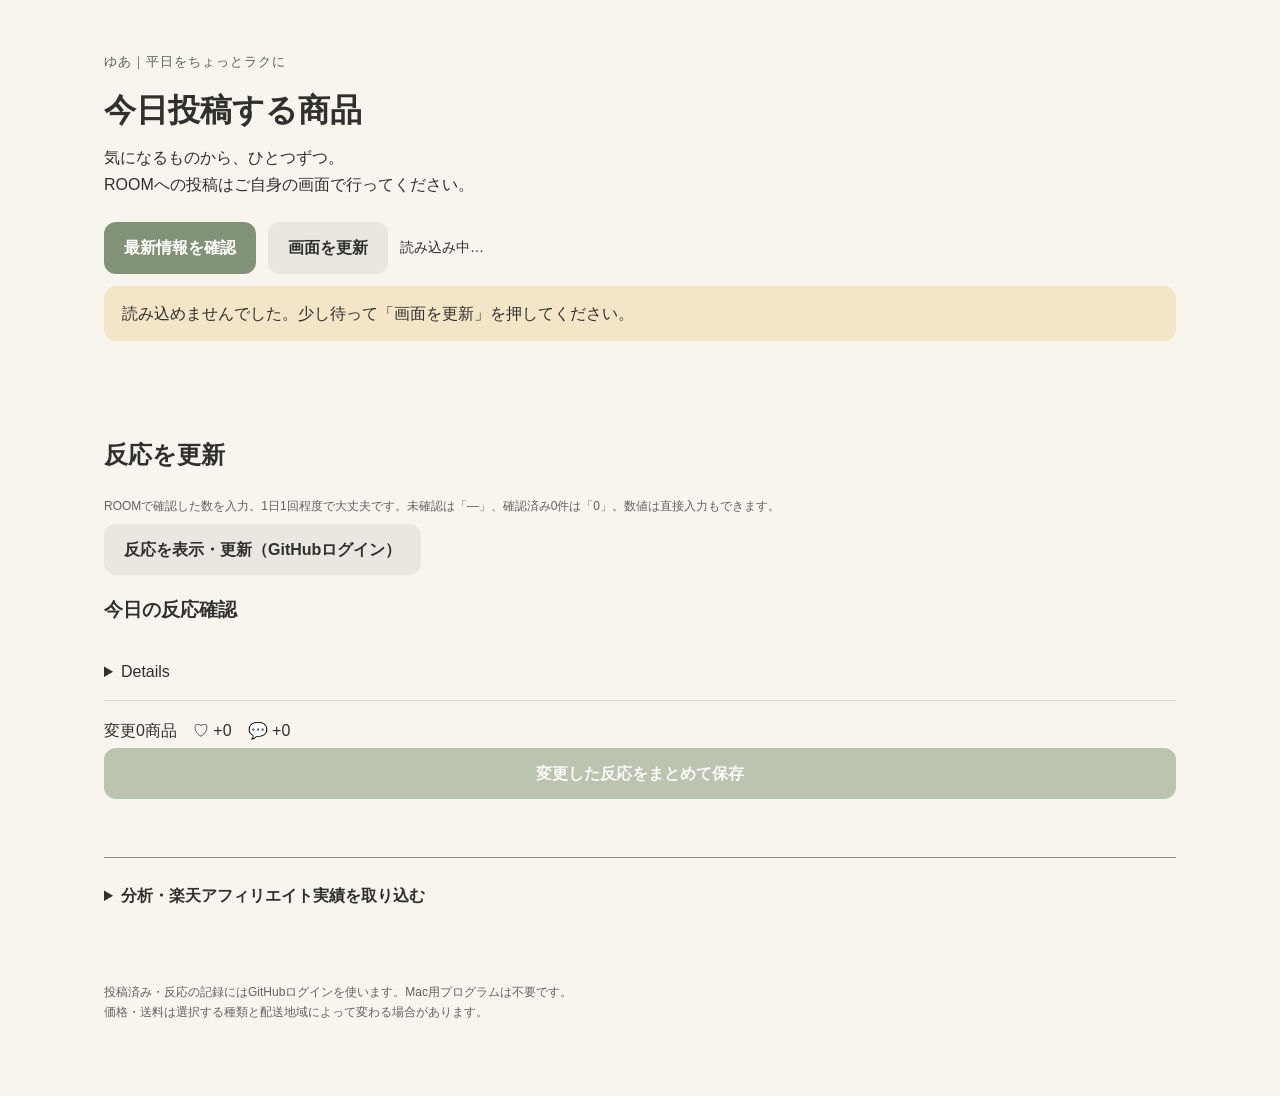
==== index.html @ e1fd015b "fix: show ROOM daily recovery and distinct review states" ====
<!doctype html><html lang="ja"><head><meta charset="utf-8"><meta name="viewport" content="width=device-width,initial-scale=1"><meta name="referrer" content="no-referrer"><title>今日の楽天ROOM｜ゆあ</title><link rel="stylesheet" href="style.css?v=reaction-batch-20260923"><script src="config.js?v=reaction-batch-20260923" defer></script><script src="app.js?v=room-offline-recovery-20260927" defer></script><script src="performance.js?v=reaction-batch-20260923" defer></script><script src="affiliate.js?v=affiliate-20260923" defer></script></head><body><main><header><p class="eyebrow">ゆあ｜平日をちょっとラクに</p><h1>今日投稿する商品 <span></span></h1><p class="intro">気になるものから、ひとつずつ。<br>ROOMへの投稿はご自身の画面で行ってください。</p><div class="toolbar"><button id="refresh">最新情報を確認</button><button id="reload" class="quiet">画面を更新</button><span id="progress">読み込み中…</span></div><p id="notice" role="status" aria-live="polite"></p></header><p id="summary"></p><section id="cards" aria-label="今日の商品"></section><footer>投稿済み・反応の記録にはGitHubログインを使います。Mac用プログラムは不要です。<br>価格・送料は選択する種類と配送地域によって変わる場合があります。</footer></main></body></html>
---- style.css ----
:root{--ink:#30302d;--paper:#f8f5ee;--green:#829276;--coral:#d98b73;--cream:#f2e5c8}*{box-sizing:border-box}body{margin:0;background:var(--paper);color:var(--ink);font:16px/1.7 -apple-system,BlinkMacSystemFont,"Hiragino Kaku Gothic ProN","Yu Gothic",sans-serif}main{max-width:1120px;margin:auto;padding:38px 24px}header{padding-bottom:20px}.eyebrow{letter-spacing:.08em;font-size:13px;color:#58644f}h1{font-size:32px;line-height:1.5;margin:10px 0}h1 span{font-size:22px;color:#58644f;white-space:nowrap}.intro{margin:8px 0 24px}.toolbar{display:flex;gap:12px;align-items:center;flex-wrap:wrap}button{font:inherit;font-weight:600;cursor:pointer;border:0;border-radius:12px;background:var(--green);color:white;padding:12px 20px;min-height:48px}button:disabled{opacity:.5;cursor:not-allowed}button.quiet{color:var(--ink);background:#e9e7df}button:focus-visible,input:focus-visible{outline:3px solid var(--coral);outline-offset:3px}#progress{font-size:14px}#notice{padding:0}#notice:not(:empty){margin:12px 0;padding:14px 18px;border-radius:12px;background:var(--cream)}#summary{font-size:14px;margin:10px 0 22px}#cards{display:grid;grid-template-columns:repeat(2,minmax(0,1fr));gap:24px}.card{background:#fff;border:1px solid #e7e3d9;border-radius:20px;padding:24px;box-shadow:0 3px 12px #30302d05}.card-top{display:flex;gap:18px;align-items:start}.image{width:128px;height:128px;object-fit:contain;background:var(--paper);border-radius:12px;flex-shrink:0}.category{font-size:12px;color:#58644f;margin:0}.name{font-size:16px;line-height:1.6;margin:6px 0;display:-webkit-box;-webkit-line-clamp:3;-webkit-box-orient:vertical;overflow:hidden}.shop{font-size:12px;color:#62625c;margin:5px 0;overflow-wrap:anywhere}.price{font-size:24px;font-weight:650;margin:12px 0 0}.shipping{font-size:13px;margin:2px 0}.badge{display:inline-block;border-radius:20px;padding:3px 12px;background:#e6edde;font-size:12px;font-weight:600;margin:12px 0 6px}.badge.hold{background:var(--cream)}.badge.posted{background:#ecece6}.check-time{font-size:12px;color:#62625c}.body{white-space:pre-wrap;font-size:15px;line-height:1.9;border-top:1px solid #eceae4;padding-top:16px;margin-top:16px}.tags{font-size:13px;color:#58644f}.actions{display:flex;gap:8px;flex-wrap:wrap;margin-top:18px}.actions button{font-size:14px;flex:1;padding:10px 12px;white-space:nowrap}.actions .posted-button{flex-basis:100%;background:var(--paper);color:var(--ink);border:1px solid #dcd8cd}.hint{font-size:12px;color:#62625c;margin:8px 0}.error{color:#973f2c}.extras{margin:35px 0 20px;padding:20px;border:1px solid #dcd8cd;border-radius:14px}summary{cursor:pointer;font-weight:600}form{max-width:650px}label{display:block;font-size:14px;margin:12px 0}input{display:block;width:100%;font:inherit;border:1px solid #ccc6b8;border-radius:8px;padding:10px;background:#fff}footer{font-size:12px;color:#62625c;padding:20px 0 35px}@media(max-width:760px){main{padding:24px 16px}#cards{grid-template-columns:1fr;gap:18px}h1{font-size:27px}.card{padding:20px}.card-top{gap:14px}.image{width:105px;height:105px}.toolbar button{font-size:14px}}@media(prefers-reduced-motion:no-preference){button{transition:opacity .15s}button:hover:not(:disabled){opacity:.85}}

.feedback{margin-top:40px}.performance-list{display:grid;grid-template-columns:repeat(auto-fit,minmax(min(100%,320px),1fr));gap:18px;margin-top:18px}.confirm{display:flex;gap:10px;align-items:center}.confirm input{width:22px;height:22px}.feedback details{margin:14px 0}.feedback form{padding-top:8px}
.reaction-list{display:grid;grid-template-columns:repeat(auto-fit,minmax(min(100%,340px),1fr));gap:14px}.reaction-card{background:white;border:1px solid #e7e3d9;border-radius:16px;padding:16px;margin:12px 0;min-width:0}.reaction-head{display:flex;gap:12px;align-items:center}.reaction-image{width:58px;height:58px;object-fit:contain;flex-shrink:0}.reaction-meta{min-width:0}.reaction-name{font-size:14px;line-height:1.5;margin:0;overflow-wrap:anywhere;display:-webkit-box;-webkit-line-clamp:2;-webkit-box-orient:vertical;overflow:hidden}.reaction-counter{display:grid;grid-template-columns:56px minmax(0,1fr) 56px;gap:10px;align-items:center;margin:10px 0}.reaction-counter button{padding:8px;min-height:48px}.reaction-counter label{margin:0;font-size:13px;text-align:center}.reaction-counter input{text-align:center;margin:2px 0;padding:6px;min-height:44px;width:100%}.reaction-delta{font-size:12px;color:#58644f}.reaction-tools{display:flex;gap:8px;flex-wrap:wrap}.reaction-tools button{font-size:12px;padding:8px 12px}.reaction-warning{font-size:13px;color:#973f2c}.reaction-savebar{position:sticky;bottom:0;background:#f8f5ee;border-top:1px solid #dcd8cd;padding:12px 0 calc(12px + env(safe-area-inset-bottom));z-index:2}.reaction-savebar p{margin:4px 0}.reaction-savebar button{width:100%;white-space:normal}.reaction-more textarea{width:100%;box-sizing:border-box;font:inherit;border:1px solid #ccc6b8;border-radius:8px;padding:10px}.reaction-older{margin:20px 0}.feedback{padding-bottom:10px}.reaction-card .hint{margin:4px 0}.reaction-more summary{font-size:13px}.reaction-card .confirm{font-size:12px}
.affiliate-panel{margin:32px 0;border-top:1px solid #829276;padding-top:24px}.affiliate-panel>summary{font-weight:700;cursor:pointer;min-height:48px}.affiliate-section{padding:16px 0}.affiliate-label{display:flex;flex-direction:column;gap:6px;margin:12px 0;min-width:0}.affiliate-label input,.affiliate-label select{max-width:100%;min-width:0;padding:12px;border:1px solid #829276;border-radius:8px;background:#fff;font:inherit}.affiliate-columns,.affiliate-totals{display:grid;grid-template-columns:repeat(auto-fit,minmax(220px,1fr));gap:12px}.affiliate-columns>p{grid-column:1/-1}.affiliate-totals>div{background:#f2e5c8;padding:16px;border-radius:12px}.affiliate-totals strong{display:block;font-size:24px}.affiliate-results p{overflow-wrap:anywhere}.affiliate-section>button{margin:8px 8px 8px 0}.affiliate-section input[type=file]{width:100%;box-sizing:border-box}
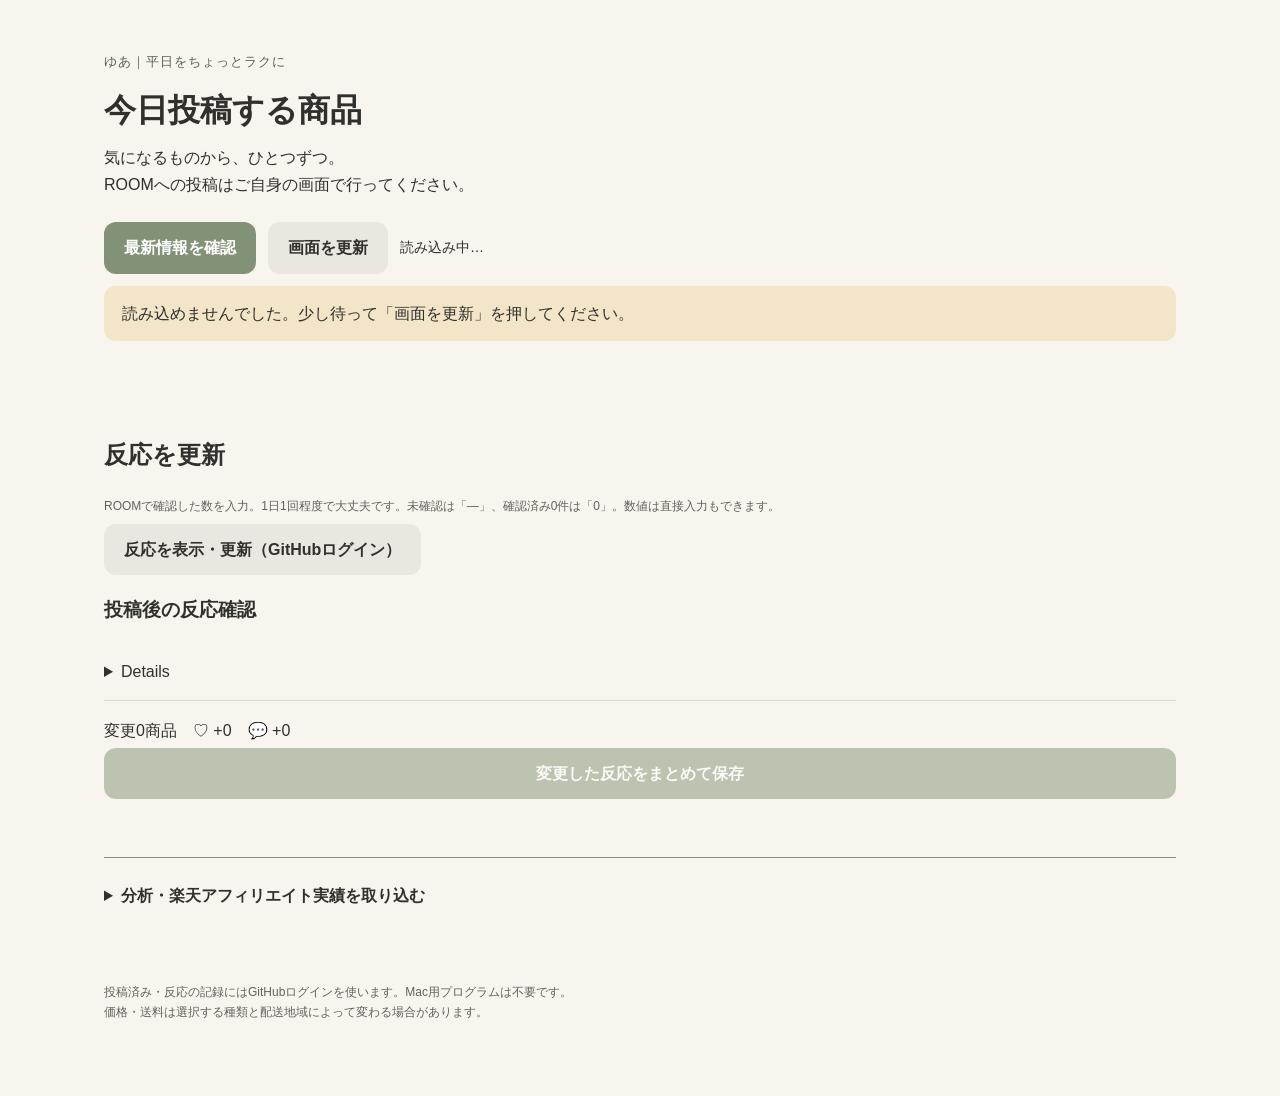
==== commit f4062d91: "fix: show ROOM daily recovery plan and separate QA from reactions" ====
--- a/index.html
+++ b/index.html
@@ -1 +1 @@
-<!doctype html><html lang="ja"><head><meta charset="utf-8"><meta name="viewport" content="width=device-width,initial-scale=1"><meta name="referrer" content="no-referrer"><title>今日の楽天ROOM｜ゆあ</title><link rel="stylesheet" href="style.css?v=reaction-batch-20260923"><script src="config.js?v=reaction-batch-20260923" defer></script><script src="app.js?v=room-offline-recovery-20260927" defer></script><script src="performance.js?v=reaction-batch-20260923" defer></script><script src="affiliate.js?v=affiliate-20260923" defer></script></head><body><main><header><p class="eyebrow">ゆあ｜平日をちょっとラクに</p><h1>今日投稿する商品 <span></span></h1><p class="intro">気になるものから、ひとつずつ。<br>ROOMへの投稿はご自身の画面で行ってください。</p><div class="toolbar"><button id="refresh">最新情報を確認</button><button id="reload" class="quiet">画面を更新</button><span id="progress">読み込み中…</span></div><p id="notice" role="status" aria-live="polite"></p></header><p id="summary"></p><section id="cards" aria-label="今日の商品"></section><footer>投稿済み・反応の記録にはGitHubログインを使います。Mac用プログラムは不要です。<br>価格・送料は選択する種類と配送地域によって変わる場合があります。</footer></main></body></html>
+<!doctype html><html lang="ja"><head><meta charset="utf-8"><meta name="viewport" content="width=device-width,initial-scale=1"><meta name="referrer" content="no-referrer"><title>今日の楽天ROOM｜ゆあ</title><link rel="stylesheet" href="style.css?v=room-operations-20260927"><script src="config.js?v=reaction-batch-20260923" defer></script><script src="app.js?v=room-operations-20260927" defer></script><script src="performance.js?v=reaction-batch-20260923" defer></script><script src="affiliate.js?v=affiliate-20260923" defer></script></head><body><main><header><p class="eyebrow">ゆあ｜平日をちょっとラクに</p><h1>今日投稿する商品 <span></span></h1><p class="intro">気になるものから、ひとつずつ。<br>ROOMへの投稿はご自身の画面で行ってください。</p><div class="toolbar"><button id="refresh">最新情報を確認</button><button id="reload" class="quiet">画面を更新</button><span id="progress">読み込み中…</span></div><p id="notice" role="status" aria-live="polite"></p></header><section id="summary" aria-label="今日の運用状況"></section><section id="cards" aria-label="今日の商品"></section><footer>投稿済み・反応の記録にはGitHubログインを使います。Mac用プログラムは不要です。<br>価格・送料は選択する種類と配送地域によって変わる場合があります。</footer></main></body></html>
--- a/style.css
+++ b/style.css
@@ -3,3 +3,4 @@
 .feedback{margin-top:40px}.performance-list{display:grid;grid-template-columns:repeat(auto-fit,minmax(min(100%,320px),1fr));gap:18px;margin-top:18px}.confirm{display:flex;gap:10px;align-items:center}.confirm input{width:22px;height:22px}.feedback details{margin:14px 0}.feedback form{padding-top:8px}
 .reaction-list{display:grid;grid-template-columns:repeat(auto-fit,minmax(min(100%,340px),1fr));gap:14px}.reaction-card{background:white;border:1px solid #e7e3d9;border-radius:16px;padding:16px;margin:12px 0;min-width:0}.reaction-head{display:flex;gap:12px;align-items:center}.reaction-image{width:58px;height:58px;object-fit:contain;flex-shrink:0}.reaction-meta{min-width:0}.reaction-name{font-size:14px;line-height:1.5;margin:0;overflow-wrap:anywhere;display:-webkit-box;-webkit-line-clamp:2;-webkit-box-orient:vertical;overflow:hidden}.reaction-counter{display:grid;grid-template-columns:56px minmax(0,1fr) 56px;gap:10px;align-items:center;margin:10px 0}.reaction-counter button{padding:8px;min-height:48px}.reaction-counter label{margin:0;font-size:13px;text-align:center}.reaction-counter input{text-align:center;margin:2px 0;padding:6px;min-height:44px;width:100%}.reaction-delta{font-size:12px;color:#58644f}.reaction-tools{display:flex;gap:8px;flex-wrap:wrap}.reaction-tools button{font-size:12px;padding:8px 12px}.reaction-warning{font-size:13px;color:#973f2c}.reaction-savebar{position:sticky;bottom:0;background:#f8f5ee;border-top:1px solid #dcd8cd;padding:12px 0 calc(12px + env(safe-area-inset-bottom));z-index:2}.reaction-savebar p{margin:4px 0}.reaction-savebar button{width:100%;white-space:normal}.reaction-more textarea{width:100%;box-sizing:border-box;font:inherit;border:1px solid #ccc6b8;border-radius:8px;padding:10px}.reaction-older{margin:20px 0}.feedback{padding-bottom:10px}.reaction-card .hint{margin:4px 0}.reaction-more summary{font-size:13px}.reaction-card .confirm{font-size:12px}
 .affiliate-panel{margin:32px 0;border-top:1px solid #829276;padding-top:24px}.affiliate-panel>summary{font-weight:700;cursor:pointer;min-height:48px}.affiliate-section{padding:16px 0}.affiliate-label{display:flex;flex-direction:column;gap:6px;margin:12px 0;min-width:0}.affiliate-label input,.affiliate-label select{max-width:100%;min-width:0;padding:12px;border:1px solid #829276;border-radius:8px;background:#fff;font:inherit}.affiliate-columns,.affiliate-totals{display:grid;grid-template-columns:repeat(auto-fit,minmax(220px,1fr));gap:12px}.affiliate-columns>p{grid-column:1/-1}.affiliate-totals>div{background:#f2e5c8;padding:16px;border-radius:12px}.affiliate-totals strong{display:block;font-size:24px}.affiliate-results p{overflow-wrap:anywhere}.affiliate-section>button{margin:8px 8px 8px 0}.affiliate-section input[type=file]{width:100%;box-sizing:border-box}
+#summary{font-size:15px}.status-grid{display:grid;grid-template-columns:repeat(auto-fit,minmax(150px,1fr));gap:12px;margin:18px 0}.status-tile{border:1px solid #dcd8cd;background:white;padding:16px;border-radius:14px}.status-tile strong{display:block;font-size:28px;color:#526248}.status-tile span{font-size:13px}.plan{font-size:17px;line-height:1.8}.operation-warnings:not(:empty){border-left:4px solid #b46b50;background:#fff1e9;padding:8px 16px}.health{margin:20px 0;padding:18px;border:1px solid #dcd8cd;border-radius:14px}.health p{margin:8px 0}.candidate-group{display:grid;grid-template-columns:repeat(2,minmax(0,1fr));gap:20px;margin-top:30px}.candidate-group>h2,#cards>h2{grid-column:1/-1}.hold-reason,.next-action{font-size:14px;line-height:1.7;overflow-wrap:anywhere}.next-action{background:#eff3e9;padding:10px;border-radius:8px}@media(max-width:760px){.candidate-group{grid-template-columns:1fr}.status-grid{grid-template-columns:repeat(2,minmax(0,1fr))}.health{padding:14px}.health p{overflow-wrap:anywhere}}
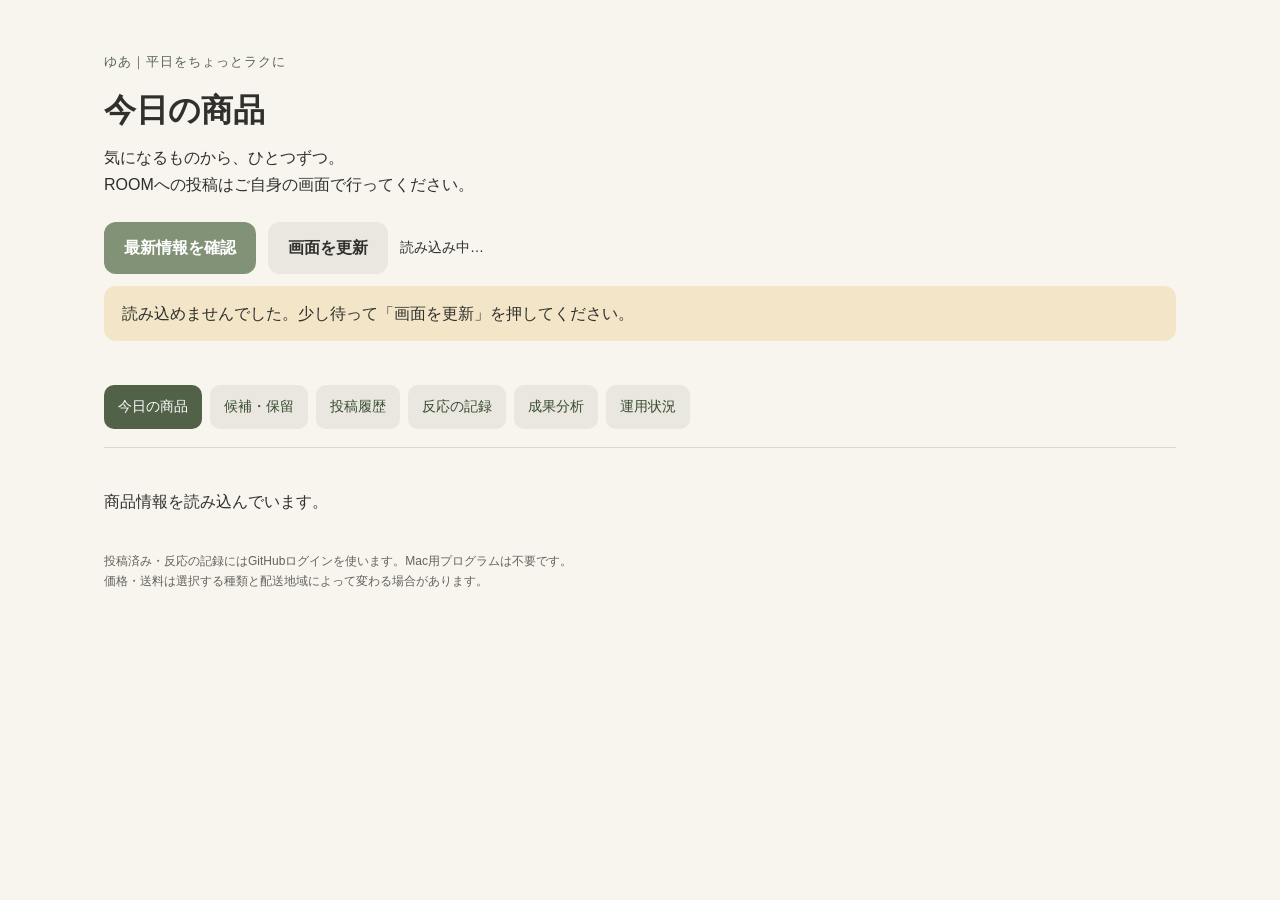
==== commit ad599cc5: "fix: ROOM function pages and preparation status" ====
--- a/index.html
+++ b/index.html
@@ -1 +1 @@
-<!doctype html><html lang="ja"><head><meta charset="utf-8"><meta name="viewport" content="width=device-width,initial-scale=1"><meta name="referrer" content="no-referrer"><title>今日の楽天ROOM｜ゆあ</title><link rel="stylesheet" href="style.css?v=room-operations-20260927"><script src="config.js?v=reaction-batch-20260923" defer></script><script src="app.js?v=room-operations-20260927" defer></script><script src="performance.js?v=reaction-batch-20260923" defer></script><script src="affiliate.js?v=affiliate-20260923" defer></script></head><body><main><header><p class="eyebrow">ゆあ｜平日をちょっとラクに</p><h1>今日投稿する商品 <span></span></h1><p class="intro">気になるものから、ひとつずつ。<br>ROOMへの投稿はご自身の画面で行ってください。</p><div class="toolbar"><button id="refresh">最新情報を確認</button><button id="reload" class="quiet">画面を更新</button><span id="progress">読み込み中…</span></div><p id="notice" role="status" aria-live="polite"></p></header><section id="summary" aria-label="今日の運用状況"></section><section id="cards" aria-label="今日の商品"></section><footer>投稿済み・反応の記録にはGitHubログインを使います。Mac用プログラムは不要です。<br>価格・送料は選択する種類と配送地域によって変わる場合があります。</footer></main></body></html>
+<!doctype html><html lang="ja"><head><meta charset="utf-8"><meta name="viewport" content="width=device-width,initial-scale=1"><meta name="referrer" content="no-referrer"><title>今日の楽天ROOM｜ゆあ</title><link rel="stylesheet" href="style.css?v=room-pages-20261001"><script src="config.js?v=reaction-batch-20260923" defer></script><script src="app.js?v=room-pages-20261001" defer></script><script src="performance.js?v=room-pages-20261001" defer></script><script src="affiliate.js?v=affiliate-20260923" defer></script><script src="pages.js?v=room-pages-20261001" defer></script></head><body><main><header><p class="eyebrow">ゆあ｜平日をちょっとラクに</p><h1 tabindex="-1">今日の商品 <span></span></h1><p class="intro">気になるものから、ひとつずつ。<br>ROOMへの投稿はご自身の画面で行ってください。</p><div class="toolbar"><button id="refresh">最新情報を確認</button><button id="reload" class="quiet">画面を更新</button><span id="progress">読み込み中…</span></div><p id="notice" role="status" aria-live="polite"></p></header><nav id="room-nav" aria-label="ROOMの機能"></nav><p id="daily-brief" role="status"></p><section id="summary" aria-label="今日の運用状況"></section><section id="cards" aria-label="今日の商品"></section><footer>投稿済み・反応の記録にはGitHubログインを使います。Mac用プログラムは不要です。<br>価格・送料は選択する種類と配送地域によって変わる場合があります。</footer></main></body></html>
--- a/style.css
+++ b/style.css
@@ -4,3 +4,5 @@
 .reaction-list{display:grid;grid-template-columns:repeat(auto-fit,minmax(min(100%,340px),1fr));gap:14px}.reaction-card{background:white;border:1px solid #e7e3d9;border-radius:16px;padding:16px;margin:12px 0;min-width:0}.reaction-head{display:flex;gap:12px;align-items:center}.reaction-image{width:58px;height:58px;object-fit:contain;flex-shrink:0}.reaction-meta{min-width:0}.reaction-name{font-size:14px;line-height:1.5;margin:0;overflow-wrap:anywhere;display:-webkit-box;-webkit-line-clamp:2;-webkit-box-orient:vertical;overflow:hidden}.reaction-counter{display:grid;grid-template-columns:56px minmax(0,1fr) 56px;gap:10px;align-items:center;margin:10px 0}.reaction-counter button{padding:8px;min-height:48px}.reaction-counter label{margin:0;font-size:13px;text-align:center}.reaction-counter input{text-align:center;margin:2px 0;padding:6px;min-height:44px;width:100%}.reaction-delta{font-size:12px;color:#58644f}.reaction-tools{display:flex;gap:8px;flex-wrap:wrap}.reaction-tools button{font-size:12px;padding:8px 12px}.reaction-warning{font-size:13px;color:#973f2c}.reaction-savebar{position:sticky;bottom:0;background:#f8f5ee;border-top:1px solid #dcd8cd;padding:12px 0 calc(12px + env(safe-area-inset-bottom));z-index:2}.reaction-savebar p{margin:4px 0}.reaction-savebar button{width:100%;white-space:normal}.reaction-more textarea{width:100%;box-sizing:border-box;font:inherit;border:1px solid #ccc6b8;border-radius:8px;padding:10px}.reaction-older{margin:20px 0}.feedback{padding-bottom:10px}.reaction-card .hint{margin:4px 0}.reaction-more summary{font-size:13px}.reaction-card .confirm{font-size:12px}
 .affiliate-panel{margin:32px 0;border-top:1px solid #829276;padding-top:24px}.affiliate-panel>summary{font-weight:700;cursor:pointer;min-height:48px}.affiliate-section{padding:16px 0}.affiliate-label{display:flex;flex-direction:column;gap:6px;margin:12px 0;min-width:0}.affiliate-label input,.affiliate-label select{max-width:100%;min-width:0;padding:12px;border:1px solid #829276;border-radius:8px;background:#fff;font:inherit}.affiliate-columns,.affiliate-totals{display:grid;grid-template-columns:repeat(auto-fit,minmax(220px,1fr));gap:12px}.affiliate-columns>p{grid-column:1/-1}.affiliate-totals>div{background:#f2e5c8;padding:16px;border-radius:12px}.affiliate-totals strong{display:block;font-size:24px}.affiliate-results p{overflow-wrap:anywhere}.affiliate-section>button{margin:8px 8px 8px 0}.affiliate-section input[type=file]{width:100%;box-sizing:border-box}
 #summary{font-size:15px}.status-grid{display:grid;grid-template-columns:repeat(auto-fit,minmax(150px,1fr));gap:12px;margin:18px 0}.status-tile{border:1px solid #dcd8cd;background:white;padding:16px;border-radius:14px}.status-tile strong{display:block;font-size:28px;color:#526248}.status-tile span{font-size:13px}.plan{font-size:17px;line-height:1.8}.operation-warnings:not(:empty){border-left:4px solid #b46b50;background:#fff1e9;padding:8px 16px}.health{margin:20px 0;padding:18px;border:1px solid #dcd8cd;border-radius:14px}.health p{margin:8px 0}.candidate-group{display:grid;grid-template-columns:repeat(2,minmax(0,1fr));gap:20px;margin-top:30px}.candidate-group>h2,#cards>h2{grid-column:1/-1}.hold-reason,.next-action{font-size:14px;line-height:1.7;overflow-wrap:anywhere}.next-action{background:#eff3e9;padding:10px;border-radius:8px}@media(max-width:760px){.candidate-group{grid-template-columns:1fr}.status-grid{grid-template-columns:repeat(2,minmax(0,1fr))}.health{padding:14px}.health p{overflow-wrap:anywhere}}
+/* Function pages: hidden must override existing grid display rules. */
+[hidden]{display:none!important}#room-nav,.candidate-filters,.pager{display:flex;gap:8px;flex-wrap:wrap}#room-nav{padding:12px 0 18px;border-bottom:1px solid #dcd8cd;margin-bottom:18px}#room-nav a,.page-link{display:inline-flex;align-items:center;min-height:44px;padding:9px 14px;border-radius:10px;color:#394c31;background:#e9e7df;text-decoration:none;font-size:14px}a[aria-current=page]{background:#526248!important;color:white!important}a:focus-visible{outline:3px solid var(--coral);outline-offset:3px}.candidate-filters,.pager,.empty-state{grid-column:1/-1}.pager{justify-content:center;align-items:center;padding:16px}.empty-state{background:white;padding:24px;border-radius:16px}#daily-brief{background:#edf1e7;padding:16px;border-radius:14px}#daily-brief:empty{display:none}#cards{margin-top:24px}#cards h2{font-size:21px}.feedback,.affiliate-panel{margin-top:20px}h1:focus{outline:none}@media(max-width:440px){#room-nav a{flex:1 1 30%;justify-content:center;padding:8px;font-size:13px}.candidate-filters a{flex:1 1 44%;justify-content:center}.image{width:80px;height:80px}.actions button{white-space:normal}.card{padding:16px}}
